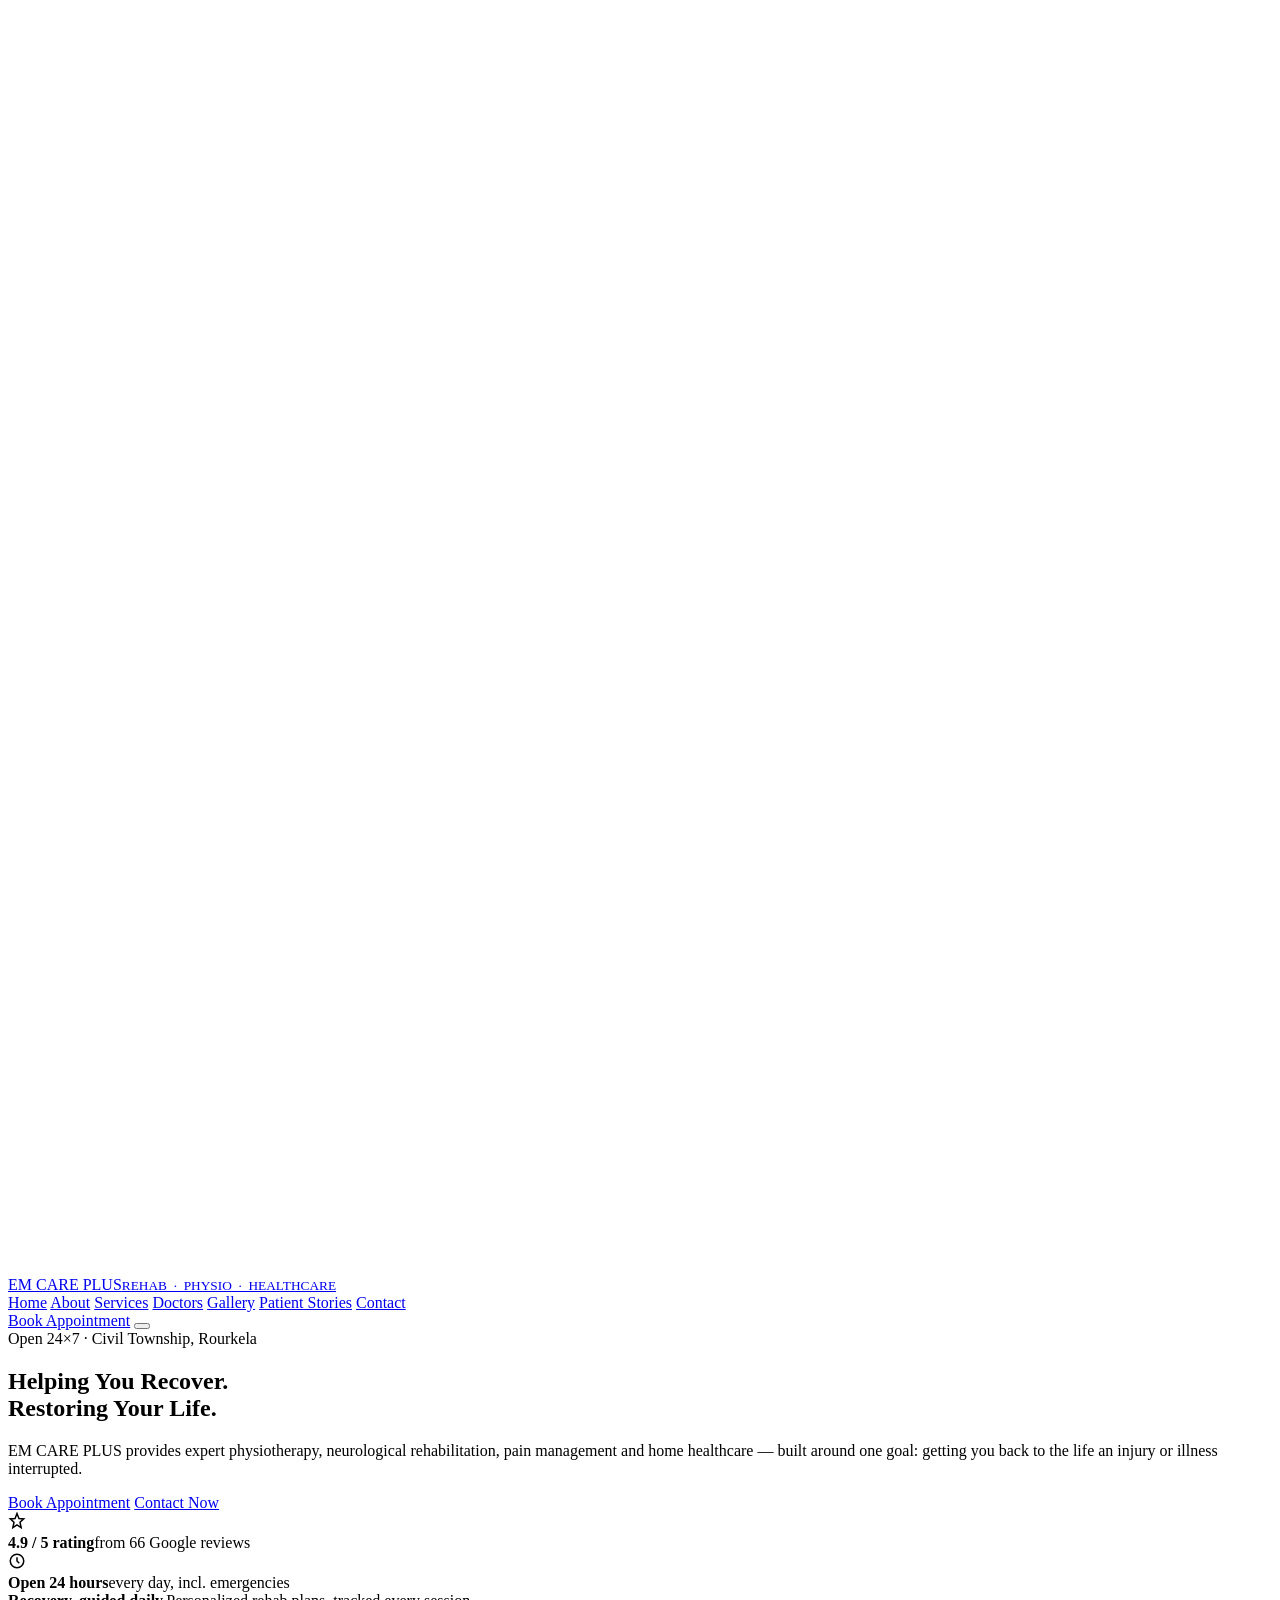
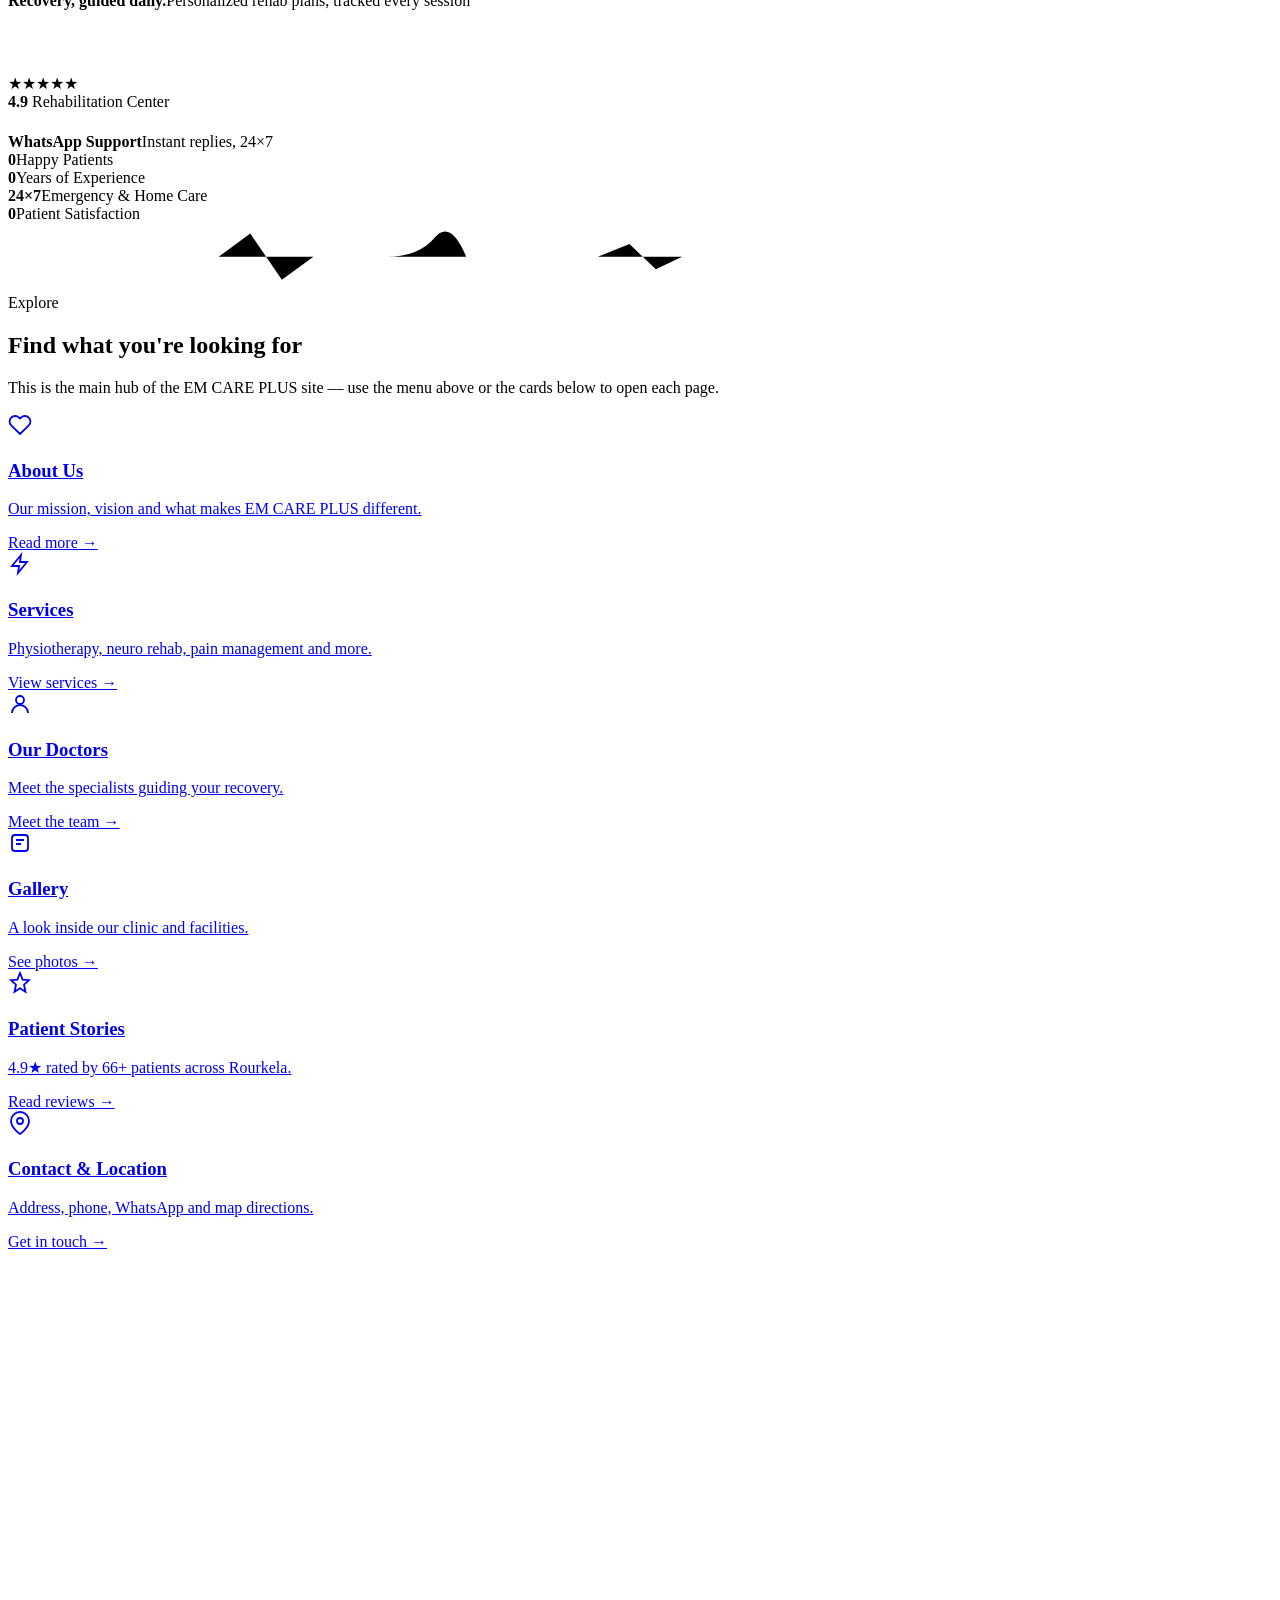
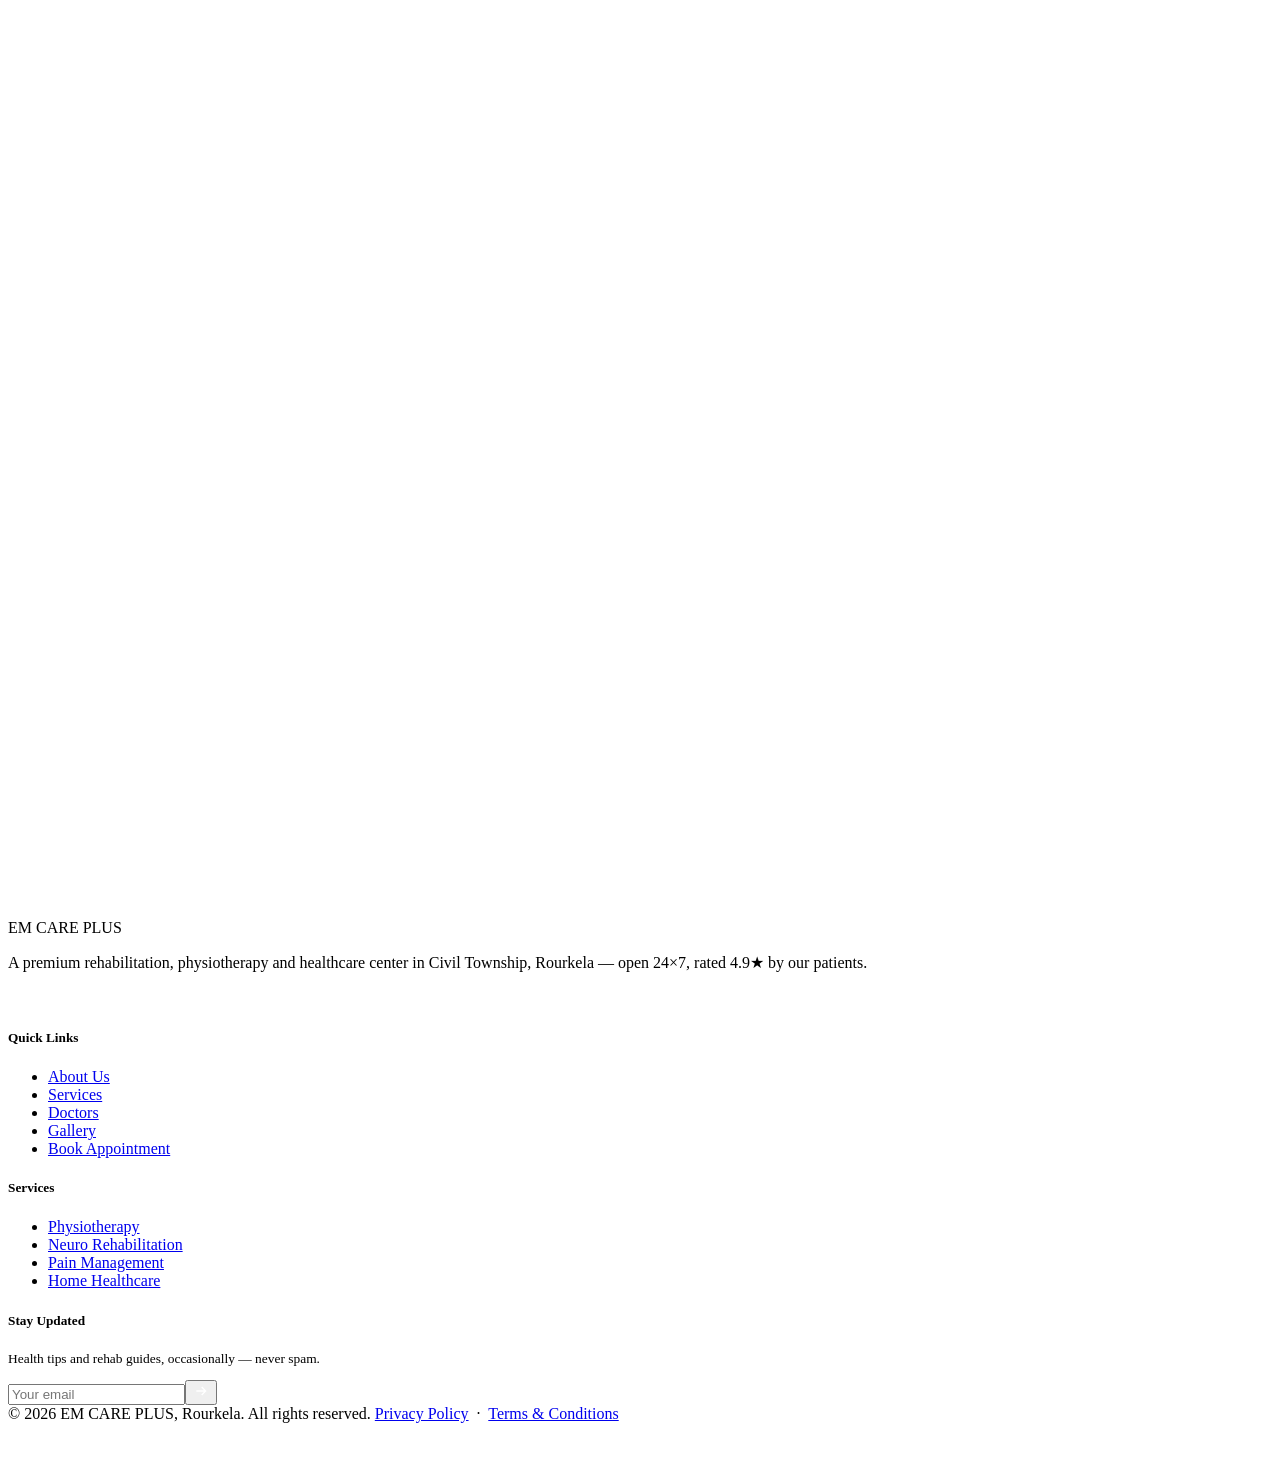
==== index.html @ 4c8982d7 "Add files via upload" ====
<!DOCTYPE html>
<html lang="en">
<head>
<meta charset="UTF-8">
<meta name="viewport" content="width=device-width, initial-scale=1.0">
<title>EM CARE PLUS — Rehabilitation & Physiotherapy Center, Rourkela</title>
<meta name="description" content="EM CARE PLUS is a premium rehabilitation, physiotherapy and healthcare center in Civil Township, Rourkela, Odisha. 24x7 service, 4.9 star rated by 66+ patients.">
<link rel="preconnect" href="https://fonts.googleapis.com">
<link rel="preconnect" href="https://fonts.gstatic.com" crossorigin>
<link href="https://fonts.googleapis.com/css2?family=Poppins:wght@400;500;600;700;800&family=Inter:wght@400;500;600;700&display=swap" rel="stylesheet">
<link rel="stylesheet" href="css/style.css">
</head>
<body>

<div class="bg-field"></div>
<!-- ======================= HEADER ======================= -->
<header id="siteHeader">
  <div class="wrap">
    <nav>
      <a href="index.html" class="logo">
        <span class="logo-mark">
          <svg viewBox="0 0 24 24" fill="none" stroke="#fff" stroke-width="2.2" stroke-linecap="round"><path d="M3 12h4l2 6 4-14 2 8h6"/></svg>
        </span>
        <span>EM CARE PLUS<small>REHAB &nbsp;&middot;&nbsp; PHYSIO &nbsp;&middot;&nbsp; HEALTHCARE</small></span>
      </a>
      <div class="nav-links">
        <a href="index.html" class="active">Home</a>
        <a href="about.html">About</a>
        <a href="services.html">Services</a>
        <a href="doctors.html">Doctors</a>
        <a href="gallery.html">Gallery</a>
        <a href="reviews.html">Patient Stories</a>
        <a href="contact.html">Contact</a>
      </div>
      <div class="nav-cta">
        <a href="tel:+917735731049" class="btn btn-ghost" style="display:none" id="navCall">Call</a>
        <a href="appointment.html" class="btn btn-primary">Book Appointment</a>
        <button class="hamburger" id="hamburger" aria-label="Menu"><span></span><span></span><span></span></button>
      </div>
    </nav>
  </div>
</header>

<!-- ======================= HERO ======================= -->
<section class="hero" id="home">
  <div class="wrap hero-grid">
    <div>
      <div class="eyebrow"><span class="dot"></span> Open 24×7 · Civil Township, Rourkela</div>
      <h1>Helping You Recover.<br><span class="grad">Restoring Your Life.</span></h1>
      <p class="lead">EM CARE PLUS provides expert physiotherapy, neurological rehabilitation, pain management and home healthcare — built around one goal: getting you back to the life an injury or illness interrupted.</p>
      <div class="hero-actions">
        <a href="appointment.html" class="btn btn-primary">Book Appointment</a>
        <a href="contact.html" class="btn btn-ghost">Contact Now</a>
      </div>
      <div class="hero-meta">
        <div class="item">
          <div class="ic"><svg width="18" height="18" viewBox="0 0 24 24" fill="none" stroke="currentColor" stroke-width="2"><path d="M12 2l2.6 6.6L21 9.2l-5 4.5 1.5 7.1L12 17.3 6.5 20.8 8 13.7 3 9.2l6.4-.6z"/></svg></div>
          <div class="txt"><b>4.9 / 5 rating</b><span>from 66 Google reviews</span></div>
        </div>
        <div class="item">
          <div class="ic"><svg width="18" height="18" viewBox="0 0 24 24" fill="none" stroke="currentColor" stroke-width="2"><circle cx="12" cy="12" r="9"/><path d="M12 7v5l3 3"/></svg></div>
          <div class="txt"><b>Open 24 hours</b><span>every day, incl. emergencies</span></div>
        </div>
      </div>
    </div>

    <div class="hero-visual">
      <div class="hv-main">
        <div class="cap"><b>Recovery, guided daily.</b><span>Personalized rehab plans, tracked every session</span></div>
        <div class="pulse-wrap">
          <svg viewBox="0 0 400 60" width="100%" height="60">
            <defs><linearGradient id="pulseGradWhite" x1="0" y1="0" x2="1" y2="0"><stop offset="0%" stop-color="#ffffff" stop-opacity="0.9"/><stop offset="100%" stop-color="#ffffff" stop-opacity="0.5"/></linearGradient></defs>
            <path d="M0 30 L60 30 L80 10 L100 50 L120 30 L160 30 Q180 30 190 15 Q200 0 210 30 L400 30" fill="none" stroke="url(#pulseGradWhite)" stroke-width="2.5" stroke-linecap="round"/>
          </svg>
        </div>
      </div>
      <div class="hv-card hv-float-1">
        <div class="rating">
          <div>
            <div class="stars">★★★★★</div>
            <b>4.9</b>
            <span>Rehabilitation Center</span>
          </div>
        </div>
      </div>
      <div class="hv-card hv-float-2">
        <div class="row">
          <div class="ic2"><svg width="18" height="18" viewBox="0 0 24 24" fill="none" stroke="#fff" stroke-width="2"><path d="M22 16.92v3a2 2 0 0 1-2.18 2 19.79 19.79 0 0 1-8.63-3.07 19.5 19.5 0 0 1-6-6 19.79 19.79 0 0 1-3.07-8.67A2 2 0 0 1 4.11 2h3a2 2 0 0 1 2 1.72c.12.9.33 1.79.63 2.65a2 2 0 0 1-.45 2.11L8.09 9.91a16 16 0 0 0 6 6l1.43-1.2a2 2 0 0 1 2.11-.45c.86.3 1.75.51 2.65.63A2 2 0 0 1 22 16.92z"/></svg></div>
          <div><b>WhatsApp Support</b><span>Instant replies, 24×7</span></div>
        </div>
      </div>
    </div>
  </div>
</section>

<!-- ======================= STATS ======================= -->
<div class="stats-strip">
  <div class="wrap stats-grid reveal-stagger" id="statsGrid">
    <div class="stat"><b class="counter" data-target="5000" data-suffix="+">0</b><span>Happy Patients</span></div>
    <div class="stat"><b class="counter" data-target="10" data-suffix="+">0</b><span>Years of Experience</span></div>
    <div class="stat"><b>24×7</b><span>Emergency &amp; Home Care</span></div>
    <div class="stat"><b class="counter" data-target="98" data-suffix="%">0</b><span>Patient Satisfaction</span></div>
  </div>
</div>

<div class="pulse-divider"><svg viewBox="0 0 1200 64" preserveAspectRatio="none">
  <defs><linearGradient id="pulseGrad" x1="0" y1="0" x2="1" y2="0"><stop offset="0%" stop-color="#0056D2"/><stop offset="100%" stop-color="#0DBFA7"/></linearGradient></defs>
  <path class="pulse-path" d="M0 32 L200 32 L230 10 L260 54 L290 32 L360 32 Q390 32 405 14 Q420 -4 435 32 L560 32 L590 20 L615 44 L640 32 L1200 32"/>
</svg></div>


<!-- ======================= EXPLORE (home quick links) ======================= -->
<section id="explore" style="background:var(--mist);">
  <div class="wrap">
    <div class="sec-head center reveal">
      <div class="kicker" style="justify-content:center">Explore</div>
      <h2>Find what you're looking for</h2>
      <p>This is the main hub of the EM CARE PLUS site &mdash; use the menu above or the cards below to open each page.</p>
    </div>
    <div class="services-grid reveal-stagger">
      <a class="svc-card" href="about.html" style="display:block;">
        <div class="svc-ic"><svg width="24" height="24" viewBox="0 0 24 24" fill="none" stroke="currentColor" stroke-width="1.8"><path d="M20.8 4.6a5.5 5.5 0 00-7.8 0L12 5.6l-1-1a5.5 5.5 0 10-7.8 7.8l1 1L12 21l7.8-7.6 1-1a5.5 5.5 0 000-7.8z"/></svg></div>
        <h3>About Us</h3><p>Our mission, vision and what makes EM CARE PLUS different.</p><span class="tag">Read more &rarr;</span>
      </a>
      <a class="svc-card" href="services.html" style="display:block;">
        <div class="svc-ic"><svg width="24" height="24" viewBox="0 0 24 24" fill="none" stroke="currentColor" stroke-width="1.8"><path d="M13 3L4 14h7l-1 7 9-11h-7l1-7z"/></svg></div>
        <h3>Services</h3><p>Physiotherapy, neuro rehab, pain management and more.</p><span class="tag">View services &rarr;</span>
      </a>
      <a class="svc-card" href="doctors.html" style="display:block;">
        <div class="svc-ic"><svg width="24" height="24" viewBox="0 0 24 24" fill="none" stroke="currentColor" stroke-width="1.8"><circle cx="12" cy="8" r="4"/><path d="M4 21c0-4.4 3.6-8 8-8s8 3.6 8 8"/></svg></div>
        <h3>Our Doctors</h3><p>Meet the specialists guiding your recovery.</p><span class="tag">Meet the team &rarr;</span>
      </a>
      <a class="svc-card" href="gallery.html" style="display:block;">
        <div class="svc-ic"><svg width="24" height="24" viewBox="0 0 24 24" fill="none" stroke="currentColor" stroke-width="1.8"><rect x="4" y="4" width="16" height="16" rx="3"/><path d="M8 9h8M8 13h5"/></svg></div>
        <h3>Gallery</h3><p>A look inside our clinic and facilities.</p><span class="tag">See photos &rarr;</span>
      </a>
      <a class="svc-card" href="reviews.html" style="display:block;">
        <div class="svc-ic"><svg width="24" height="24" viewBox="0 0 24 24" fill="none" stroke="currentColor" stroke-width="1.8"><path d="M12 2l2.6 6.6L21 9.2l-5 4.5 1.5 7.1L12 17.3 6.5 20.8 8 13.7 3 9.2l6.4-.6z"/></svg></div>
        <h3>Patient Stories</h3><p>4.9&#9733; rated by 66+ patients across Rourkela.</p><span class="tag">Read reviews &rarr;</span>
      </a>
      <a class="svc-card" href="contact.html" style="display:block;">
        <div class="svc-ic"><svg width="24" height="24" viewBox="0 0 24 24" fill="none" stroke="currentColor" stroke-width="1.8"><path d="M21 10c0 7-9 13-9 13s-9-6-9-13a9 9 0 0118 0z"/><circle cx="12" cy="10" r="3"/></svg></div>
        <h3>Contact &amp; Location</h3><p>Address, phone, WhatsApp and map directions.</p><span class="tag">Get in touch &rarr;</span>
      </a>
    </div>
  </div>
</section>

<!-- ======================= FOOTER ======================= -->
<footer>
  <div class="wrap">
    <div class="foot-grid">
      <div>
        <div class="foot-logo">
          <span class="logo-mark"><svg viewBox="0 0 24 24" fill="none" stroke="#fff" stroke-width="2.2" stroke-linecap="round"><path d="M3 12h4l2 6 4-14 2 8h6"/></svg></span>
          EM CARE PLUS
        </div>
        <p class="desc">A premium rehabilitation, physiotherapy and healthcare center in Civil Township, Rourkela — open 24×7, rated 4.9★ by our patients.</p>
        <div class="foot-social">
          <a href="#" aria-label="Facebook"><svg width="16" height="16" viewBox="0 0 24 24" fill="#fff"><path d="M22 12a10 10 0 10-11.5 9.9v-7H8v-2.9h2.5V9.8c0-2.5 1.5-3.9 3.8-3.9 1.1 0 2.2.2 2.2.2v2.4h-1.3c-1.2 0-1.6.8-1.6 1.6v1.9H16l-.4 2.9h-2.1v7A10 10 0 0022 12z"/></svg></a>
          <a href="#" aria-label="Instagram"><svg width="16" height="16" viewBox="0 0 24 24" fill="none" stroke="#fff" stroke-width="1.8"><rect x="3" y="3" width="18" height="18" rx="5"/><circle cx="12" cy="12" r="4"/><circle cx="17.5" cy="6.5" r="1"/></svg></a>
          <a href="#" aria-label="YouTube"><svg width="16" height="16" viewBox="0 0 24 24" fill="#fff"><path d="M23 12s0-3.6-.5-5.2c-.3-1-.9-1.7-1.9-2C18.9 4.3 12 4.3 12 4.3s-6.9 0-8.6.5c-1 .3-1.6 1-1.9 2C1 8.4 1 12 1 12s0 3.6.5 5.2c.3 1 .9 1.7 1.9 2 1.7.5 8.6.5 8.6.5s6.9 0 8.6-.5c1-.3 1.6-1 1.9-2 .5-1.6.5-5.2.5-5.2zM9.7 15.3V8.7l6 3.3-6 3.3z"/></svg></a>
        </div>
      </div>
      <div>
        <h5>Quick Links</h5>
        <ul>
          <li><a href="about.html">About Us</a></li>
          <li><a href="services.html">Services</a></li>
          <li><a href="doctors.html">Doctors</a></li>
          <li><a href="gallery.html">Gallery</a></li>
          <li><a href="appointment.html">Book Appointment</a></li>
        </ul>
      </div>
      <div>
        <h5>Services</h5>
        <ul>
          <li><a href="services.html">Physiotherapy</a></li>
          <li><a href="services.html">Neuro Rehabilitation</a></li>
          <li><a href="services.html">Pain Management</a></li>
          <li><a href="services.html">Home Healthcare</a></li>
        </ul>
      </div>
      <div>
        <h5>Stay Updated</h5>
        <p style="font-size:0.84rem;">Health tips and rehab guides, occasionally — never spam.</p>
        <div class="news-input"><input type="email" placeholder="Your email"><button aria-label="Subscribe"><svg width="16" height="16" viewBox="0 0 24 24" fill="none" stroke="#fff" stroke-width="2"><path d="M5 12h14M13 6l6 6-6 6"/></svg></button></div>
      </div>
    </div>
    <div class="foot-bottom">
      <span>© 2026 EM CARE PLUS, Rourkela. All rights reserved.</span>
      <span><a href="#">Privacy Policy</a> &nbsp;·&nbsp; <a href="#">Terms &amp; Conditions</a></span>
    </div>
  </div>
</footer>

<!-- ======================= FLOATING BUTTONS ======================= -->
<div class="floaters">
  <a href="https://wa.me/917735731049" target="_blank" class="fab fab-wa" aria-label="WhatsApp"><svg width="24" height="24" viewBox="0 0 24 24" fill="#fff"><path d="M12.04 2c-5.5 0-10 4.5-10 10 0 1.77.46 3.45 1.27 4.9L2 22l5.25-1.38A9.9 9.9 0 0012.04 22c5.5 0 10-4.5 10-10s-4.5-10-10-10zm5.9 14.2c-.25.7-1.45 1.35-2 1.4-.5.06-1.15.08-1.85-.12-.43-.12-.98-.3-1.7-.6-2.98-1.29-4.93-4.3-5.08-4.5-.15-.2-1.2-1.6-1.2-3.05 0-1.45.76-2.15 1.03-2.45.27-.3.6-.37.8-.37h.57c.18 0 .43-.07.67.5.25.6.85 2.1.92 2.25.07.15.12.33.02.53-.1.2-.15.33-.3.5-.15.18-.32.4-.45.53-.15.15-.32.32-.14.62.18.3.8 1.32 1.72 2.14 1.18 1.05 2.18 1.38 2.48 1.53.3.15.47.13.65-.08.18-.2.75-.87.95-1.17.2-.3.4-.25.67-.15.28.1 1.75.83 2.05.98.3.15.5.22.57.35.07.13.07.75-.18 1.45z"/></svg></a>
  <a href="tel:+917735731049" class="fab fab-call" aria-label="Call"><svg width="22" height="22" viewBox="0 0 24 24" fill="none" stroke="#fff" stroke-width="2"><path d="M22 16.92v3a2 2 0 0 1-2.18 2 19.79 19.79 0 0 1-8.63-3.07 19.5 19.5 0 0 1-6-6 19.79 19.79 0 0 1-3.07-8.67A2 2 0 0 1 4.11 2h3a2 2 0 0 1 2 1.72c.12.9.33 1.79.63 2.65a2 2 0 0 1-.45 2.11L8.09 9.91a16 16 0 0 0 6 6l1.43-1.2a2 2 0 0 1 2.11-.45c.86.3 1.75.51 2.65.63A2 2 0 0 1 22 16.92z"/></svg></a>
</div>

<script src="js/main.js"></script>
</body>
</html>
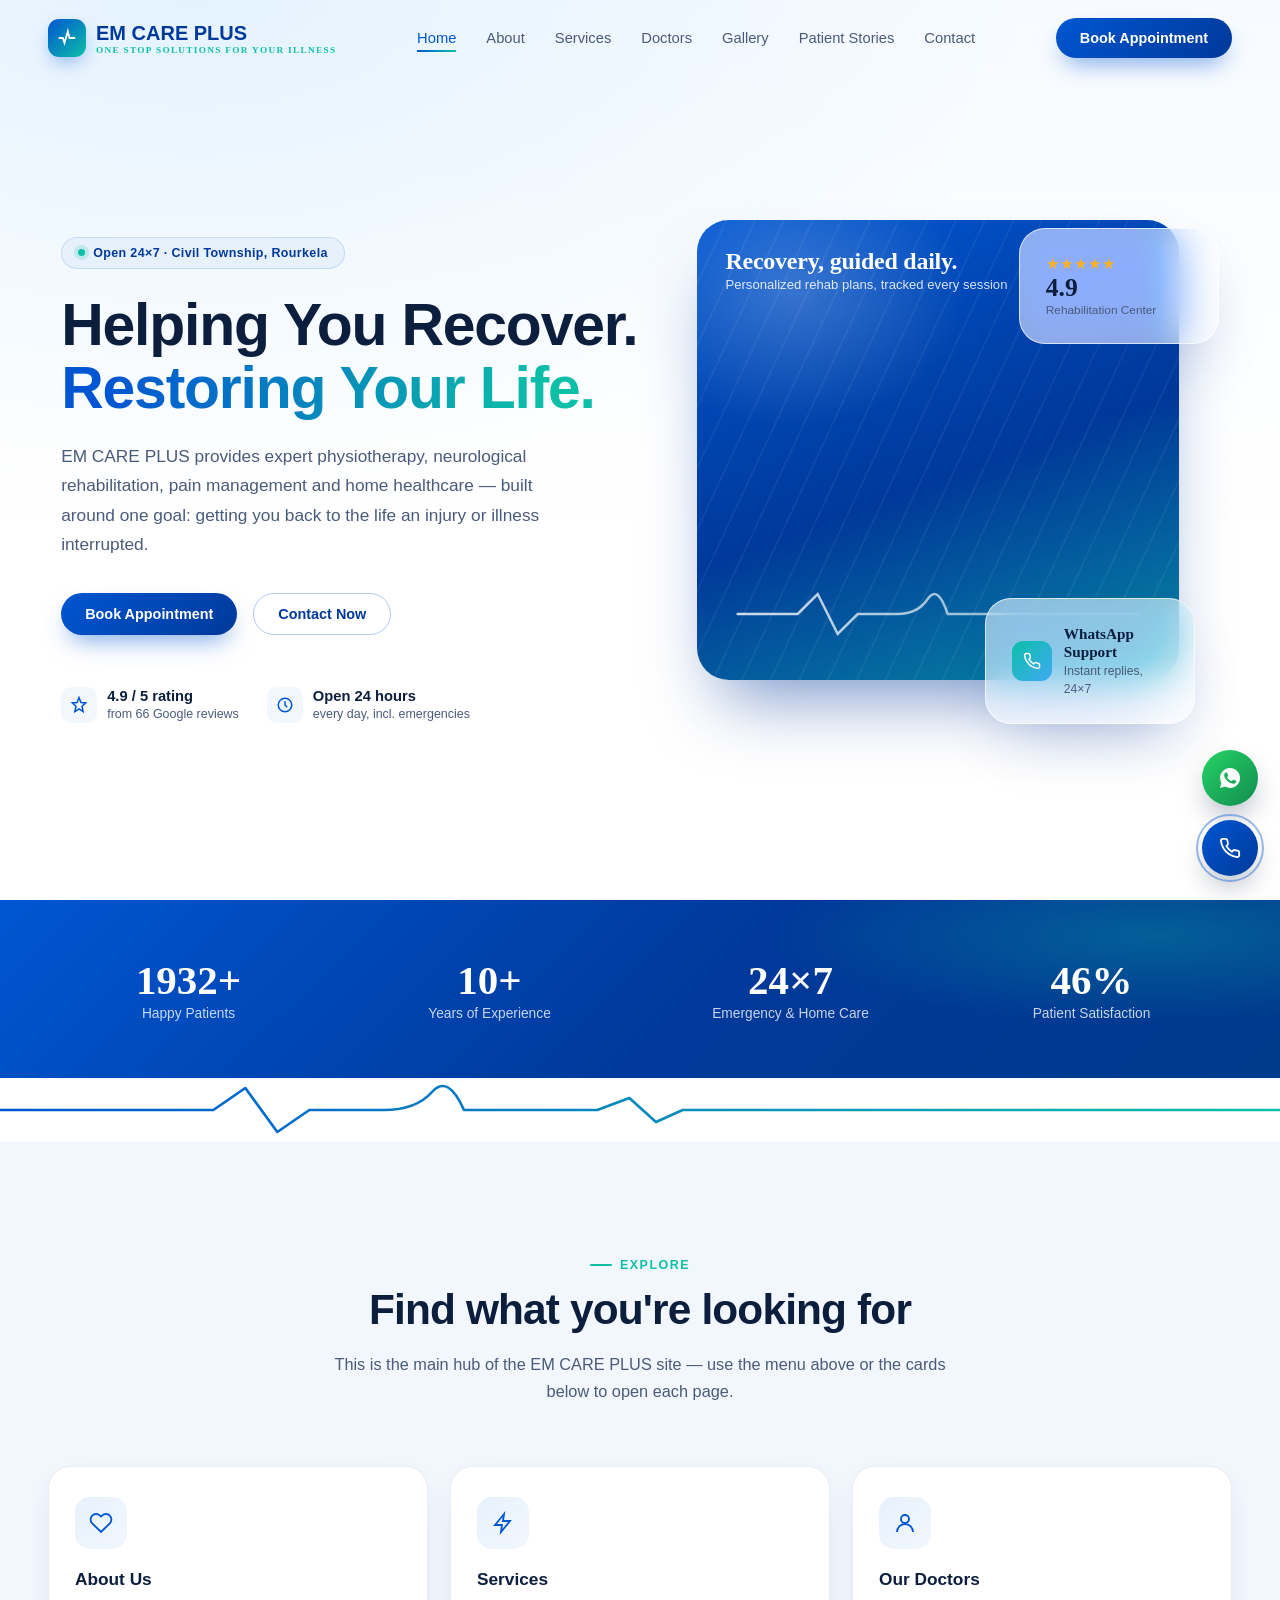
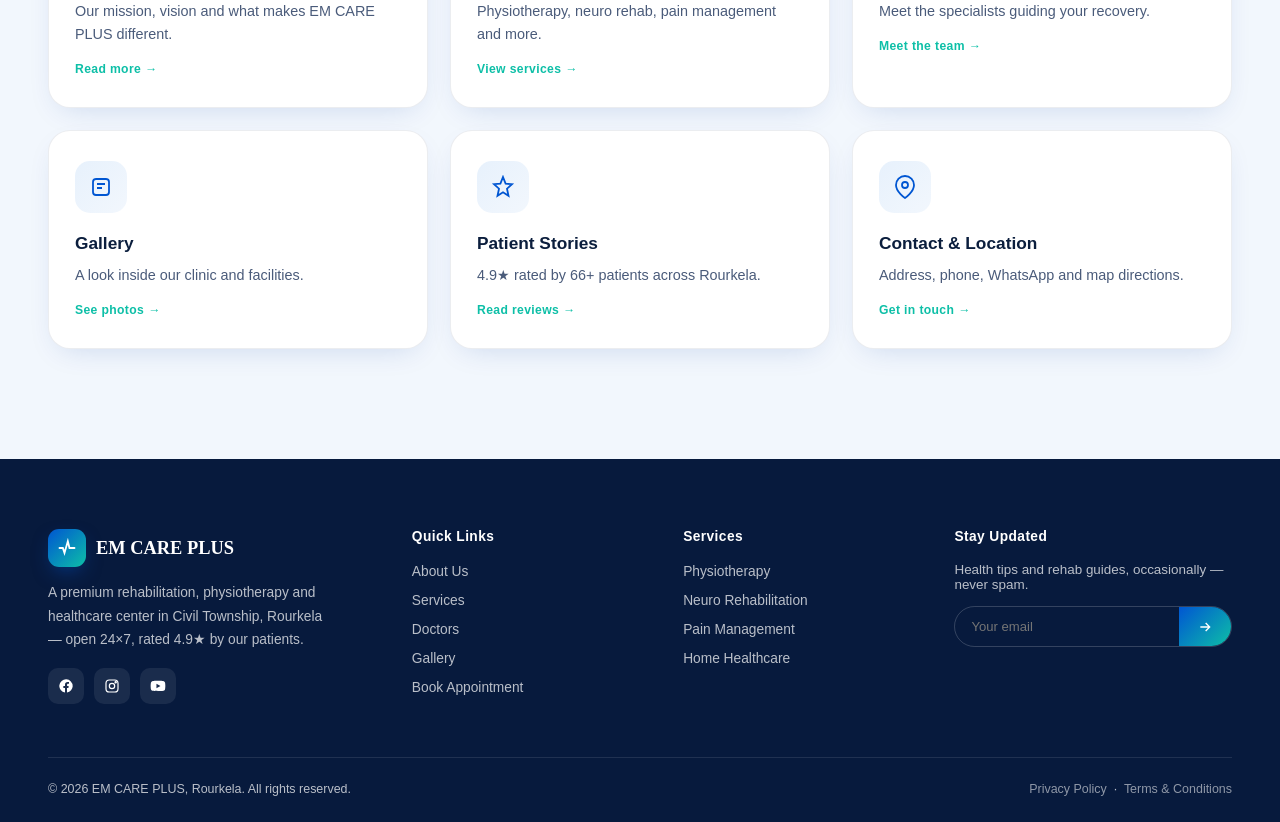
==== commit 091a7c16: "Update index.html" ====
--- a/index.html
+++ b/index.html
@@ -21,7 +21,7 @@
         <span class="logo-mark">
           <svg viewBox="0 0 24 24" fill="none" stroke="#fff" stroke-width="2.2" stroke-linecap="round"><path d="M3 12h4l2 6 4-14 2 8h6"/></svg>
         </span>
-        <span>EM CARE PLUS<small>REHAB &nbsp;&middot;&nbsp; PHYSIO &nbsp;&middot;&nbsp; HEALTHCARE</small></span>
+        <span>EM CARE PLUS<small>ONE STOP SOLUTIONS FOR YOUR ILLNESS</small></span>
       </a>
       <div class="nav-links">
         <a href="index.html" class="active">Home</a>
--- a/css/style.css
+++ b/css/style.css
@@ -0,0 +1,472 @@
+  :root{
+    --white:#ffffff;
+    --royal:#0056D2;
+    --royal-dark:#00399A;
+    --sky:#3FA9F5;
+    --teal:#0DBFA7;
+    --ink:#0B1E3D;
+    --ink-soft:#4A5B7A;
+    --mist:#F2F7FD;
+    --mist-2:#E7F1FC;
+    --line:rgba(11,30,61,0.08);
+    --glass-bg:rgba(255,255,255,0.55);
+    --glass-border:rgba(255,255,255,0.65);
+    --shadow-lg: 0 30px 60px -20px rgba(0,57,154,0.25);
+    --shadow-sm: 0 10px 30px -12px rgba(0,57,154,0.18);
+  }
+  *{box-sizing:border-box;margin:0;padding:0;}
+  html{scroll-behavior:smooth;}
+  body{
+    font-family:'Inter',sans-serif;
+    color:var(--ink);
+    background:var(--white);
+    overflow-x:hidden;
+    -webkit-font-smoothing:antialiased;
+  }
+  h1,h2,h3,h4,.font-display{font-family:'Poppins',sans-serif;}
+  a{text-decoration:none;color:inherit;}
+  ul{list-style:none;}
+  img,svg{display:block;max-width:100%;}
+  .wrap{max-width:1240px;margin:0 auto;padding:0 28px;}
+  @media(max-width:640px){.wrap{padding:0 20px;}}
+
+  /* ---------- Background ambient ---------- */
+  .bg-field{
+    position:fixed;inset:0;z-index:-2;
+    background:
+      radial-gradient(60% 45% at 85% -5%, rgba(63,169,245,0.16), transparent 60%),
+      radial-gradient(50% 40% at -5% 15%, rgba(13,191,167,0.12), transparent 60%),
+      var(--white);
+  }
+
+  /* ---------- Recovery Pulse signature line ---------- */
+  .pulse-divider{width:100%;height:64px;overflow:hidden;}
+  .pulse-divider svg{width:100%;height:100%;display:block;}
+  .pulse-path{
+    fill:none;stroke:url(#pulseGrad);stroke-width:2.5;
+    stroke-linecap:round;stroke-linejoin:round;
+    stroke-dasharray:1400;stroke-dashoffset:1400;
+    animation:draw 2.6s ease-out forwards;
+  }
+  @keyframes draw{to{stroke-dashoffset:0;}}
+
+  /* ---------- Header ---------- */
+  header{
+    position:fixed;top:0;left:0;right:0;z-index:100;
+    padding:18px 0;
+    transition:all .35s ease;
+    background:transparent;
+  }
+  header.scrolled{
+    background:rgba(255,255,255,0.75);
+    backdrop-filter:blur(18px) saturate(160%);
+    -webkit-backdrop-filter:blur(18px) saturate(160%);
+    border-bottom:1px solid var(--line);
+    padding:12px 0;
+    box-shadow:0 10px 30px -20px rgba(0,57,154,0.25);
+  }
+  nav{display:flex;align-items:center;justify-content:space-between;}
+  .logo{display:flex;align-items:center;gap:10px;font-family:'Poppins',sans-serif;font-weight:700;font-size:1.25rem;color:var(--royal-dark);}
+  .logo-mark{
+    width:38px;height:38px;border-radius:11px;
+    background:linear-gradient(135deg,var(--royal),var(--teal));
+    display:flex;align-items:center;justify-content:center;
+    box-shadow:0 8px 20px -6px rgba(0,86,210,0.55);
+  }
+  .logo-mark svg{width:20px;height:20px;}
+  .logo small{display:block;font-family:'Inter';font-weight:600;font-size:0.58rem;letter-spacing:0.14em;color:var(--teal);}
+  .nav-links{display:flex;gap:30px;align-items:center;}
+  .nav-links a{font-size:0.92rem;font-weight:500;color:var(--ink-soft);position:relative;padding:4px 0;transition:color .25s;}
+  .nav-links a:hover{color:var(--royal);}
+  .nav-links a::after{content:'';position:absolute;left:0;bottom:-2px;width:0;height:2px;background:linear-gradient(90deg,var(--royal),var(--teal));transition:width .3s;}
+  .nav-links a:hover::after{width:100%;}
+  .nav-cta{display:flex;align-items:center;gap:14px;}
+  .btn{
+    display:inline-flex;align-items:center;justify-content:center;gap:8px;
+    padding:12px 24px;border-radius:100px;font-weight:600;font-size:0.9rem;
+    cursor:pointer;border:none;transition:all .3s ease;white-space:nowrap;
+  }
+  .btn-primary{
+    background:linear-gradient(135deg,var(--royal),var(--royal-dark));
+    color:#fff;box-shadow:0 12px 24px -8px rgba(0,86,210,0.55);
+  }
+  .btn-primary:hover{transform:translateY(-2px);box-shadow:0 16px 30px -8px rgba(0,86,210,0.65);}
+  .btn-ghost{background:transparent;border:1.5px solid rgba(0,86,210,0.3);color:var(--royal-dark);}
+  .btn-ghost:hover{background:rgba(0,86,210,0.06);border-color:var(--royal);}
+  .btn-outline-white{background:rgba(255,255,255,0.14);border:1.5px solid rgba(255,255,255,0.55);color:#fff;backdrop-filter:blur(6px);}
+  .btn-outline-white:hover{background:rgba(255,255,255,0.24);}
+  .hamburger{display:none;flex-direction:column;gap:5px;cursor:pointer;background:none;border:none;}
+  .hamburger span{width:24px;height:2px;background:var(--royal-dark);border-radius:2px;}
+
+  /* ---------- Hero ---------- */
+  .hero{
+    position:relative;min-height:100vh;display:flex;align-items:center;
+    padding:150px 0 90px;
+    background:
+      radial-gradient(120% 100% at 15% 0%, rgba(63,169,245,0.10), transparent 55%),
+      linear-gradient(180deg,#F7FBFF 0%, #FFFFFF 60%);
+    overflow:hidden;
+  }
+  .hero-grid{display:grid;grid-template-columns:1.05fr 0.95fr;gap:60px;align-items:center;}
+  .eyebrow{
+    display:inline-flex;align-items:center;gap:8px;
+    padding:8px 16px;border-radius:100px;
+    background:var(--mist-2);border:1px solid rgba(0,86,210,0.15);
+    font-size:0.78rem;font-weight:600;color:var(--royal-dark);letter-spacing:0.03em;
+    margin-bottom:24px;
+  }
+  .eyebrow .dot{width:7px;height:7px;border-radius:50%;background:var(--teal);box-shadow:0 0 0 4px rgba(13,191,167,0.18);animation:blink 2s infinite;}
+  @keyframes blink{50%{opacity:.35;}}
+  .hero h1{
+    font-size:clamp(2.4rem,4.6vw,3.85rem);
+    line-height:1.08;font-weight:700;letter-spacing:-0.02em;
+    color:var(--ink);margin-bottom:22px;
+  }
+  .hero h1 .grad{
+    background:linear-gradient(100deg,var(--royal) 10%,var(--teal) 90%);
+    -webkit-background-clip:text;background-clip:text;color:transparent;
+  }
+  .hero p.lead{font-size:1.08rem;color:var(--ink-soft);max-width:520px;line-height:1.7;margin-bottom:34px;}
+  .hero-actions{display:flex;gap:16px;flex-wrap:wrap;margin-bottom:52px;}
+  .hero-meta{display:flex;gap:28px;flex-wrap:wrap;}
+  .hero-meta .item{display:flex;align-items:center;gap:10px;}
+  .hero-meta .ic{width:36px;height:36px;border-radius:10px;background:var(--mist);display:flex;align-items:center;justify-content:center;color:var(--royal);}
+  .hero-meta .txt b{display:block;font-size:0.92rem;color:var(--ink);}
+  .hero-meta .txt span{font-size:0.78rem;color:var(--ink-soft);}
+
+  /* Hero visual — glass stacked card composition */
+  .hero-visual{position:relative;height:520px;}
+  .hv-card{
+    position:absolute;border-radius:26px;
+    background:var(--glass-bg);border:1px solid var(--glass-border);
+    backdrop-filter:blur(20px) saturate(160%);-webkit-backdrop-filter:blur(20px) saturate(160%);
+    box-shadow:var(--shadow-lg);
+    padding:26px;
+  }
+  .hv-main{
+    inset:0 40px 60px 0;position:absolute;
+    background:linear-gradient(160deg,var(--royal) 0%, var(--royal-dark) 55%, var(--teal) 130%);
+    border-radius:32px;overflow:hidden;
+    box-shadow:0 40px 70px -25px rgba(0,57,154,0.55);
+  }
+  .hv-main::before{
+    content:'';position:absolute;inset:0;
+    background:
+      radial-gradient(60% 50% at 20% 15%, rgba(255,255,255,0.22), transparent 60%),
+      repeating-linear-gradient(115deg, rgba(255,255,255,0.05) 0 2px, transparent 2px 26px);
+  }
+  .hv-main .pulse-wrap{position:absolute;bottom:36px;left:28px;right:28px;opacity:0.9;}
+  .hv-main .cap{position:absolute;top:28px;left:28px;color:#fff;}
+  .hv-main .cap b{font-family:'Poppins';font-size:1.5rem;display:block;letter-spacing:-0.01em;}
+  .hv-main .cap span{font-size:0.82rem;opacity:.85;}
+  .hv-float-1{
+    top:8px;right:0;width:200px;z-index:3;
+    animation:float1 6s ease-in-out infinite;
+  }
+  .hv-float-1 .rating{display:flex;align-items:center;gap:10px;}
+  .hv-float-1 .stars{color:#FFB020;font-size:0.95rem;letter-spacing:1px;}
+  .hv-float-1 b{font-family:'Poppins';font-size:1.6rem;color:var(--ink);}
+  .hv-float-1 span{display:block;font-size:0.74rem;color:var(--ink-soft);}
+  .hv-float-2{
+    bottom:16px;right:24px;width:210px;z-index:3;
+    animation:float2 7s ease-in-out infinite;
+  }
+  .hv-float-2 .row{display:flex;align-items:center;gap:12px;}
+  .hv-float-2 .ic2{width:40px;height:40px;border-radius:11px;background:linear-gradient(135deg,var(--teal),var(--sky));display:flex;align-items:center;justify-content:center;color:#fff;flex-shrink:0;}
+  .hv-float-2 b{font-family:'Poppins';font-size:0.95rem;display:block;}
+  .hv-float-2 span{font-size:0.76rem;color:var(--ink-soft);}
+  @keyframes float1{0%,100%{transform:translateY(0);}50%{transform:translateY(-14px);}}
+  @keyframes float2{0%,100%{transform:translateY(0);}50%{transform:translateY(12px);}}
+
+  /* ---------- Stats strip ---------- */
+  .stats-strip{
+    background:linear-gradient(135deg,var(--royal) 0%,var(--royal-dark) 55%,#003a8c 100%);
+    position:relative;padding:56px 0;overflow:hidden;
+  }
+  .stats-strip::before{
+    content:'';position:absolute;inset:0;
+    background:radial-gradient(50% 80% at 90% 20%, rgba(13,191,167,0.28), transparent 60%);
+  }
+  .stats-grid{position:relative;display:grid;grid-template-columns:repeat(4,1fr);gap:20px;text-align:center;}
+  .stat b{
+    font-family:'Poppins';font-size:clamp(2rem,3.2vw,2.7rem);color:#fff;display:block;font-weight:700;
+  }
+  .stat span{color:rgba(255,255,255,0.78);font-size:0.86rem;font-weight:500;}
+
+  /* ---------- Section shell ---------- */
+  section{padding:110px 0;position:relative;}
+  @media(max-width:900px){section{padding:80px 0;}}
+  .sec-head{max-width:640px;margin-bottom:60px;}
+  .sec-head.center{margin-left:auto;margin-right:auto;text-align:center;}
+  .kicker{
+    display:inline-flex;align-items:center;gap:8px;font-size:0.78rem;font-weight:700;
+    letter-spacing:0.12em;text-transform:uppercase;color:var(--teal);margin-bottom:14px;
+  }
+  .kicker::before{content:'';width:22px;height:2px;background:var(--teal);border-radius:2px;}
+  .sec-head h2{font-size:clamp(1.9rem,3.4vw,2.65rem);font-weight:700;letter-spacing:-0.02em;line-height:1.15;color:var(--ink);}
+  .sec-head p{margin-top:16px;color:var(--ink-soft);font-size:1.02rem;line-height:1.7;}
+
+  /* ---------- Services ---------- */
+  .services-grid{display:grid;grid-template-columns:repeat(3,1fr);gap:22px;}
+  .svc-card{
+    position:relative;padding:30px 26px;border-radius:22px;
+    background:var(--white);border:1px solid var(--line);
+    box-shadow:var(--shadow-sm);
+    transition:transform .4s cubic-bezier(.2,.8,.2,1), box-shadow .4s;
+    overflow:hidden;
+  }
+  .svc-card::after{
+    content:'';position:absolute;inset:0;opacity:0;
+    background:linear-gradient(160deg, rgba(0,86,210,0.06), rgba(13,191,167,0.08));
+    transition:opacity .4s;
+  }
+  .svc-card:hover{transform:translateY(-8px) rotateX(1deg);box-shadow:var(--shadow-lg);}
+  .svc-card:hover::after{opacity:1;}
+  .svc-ic{
+    width:52px;height:52px;border-radius:15px;margin-bottom:20px;
+    background:linear-gradient(135deg,var(--mist-2),var(--mist));
+    display:flex;align-items:center;justify-content:center;color:var(--royal);
+    position:relative;z-index:1;
+  }
+  .svc-card h3{font-size:1.08rem;font-weight:600;margin-bottom:10px;position:relative;z-index:1;}
+  .svc-card p{font-size:0.9rem;color:var(--ink-soft);line-height:1.6;position:relative;z-index:1;}
+  .svc-card .tag{
+    display:inline-block;margin-top:16px;font-size:0.76rem;font-weight:700;color:var(--teal);
+    letter-spacing:0.03em;position:relative;z-index:1;
+  }
+
+  /* ---------- About ---------- */
+  .about-wrap{display:grid;grid-template-columns:0.9fr 1.1fr;gap:70px;align-items:center;}
+  .about-visual{position:relative;}
+  .about-card-main{
+    border-radius:28px;height:440px;
+    background:linear-gradient(150deg,var(--mist) 0%, var(--mist-2) 100%);
+    border:1px solid var(--line);position:relative;overflow:hidden;
+    display:flex;align-items:flex-end;padding:30px;
+  }
+  .about-card-main::before{
+    content:'';position:absolute;top:-40px;right:-40px;width:220px;height:220px;border-radius:50%;
+    background:radial-gradient(circle, rgba(0,86,210,0.14), transparent 70%);
+  }
+  .timeline-chip{
+    background:var(--glass-bg);backdrop-filter:blur(16px);border:1px solid var(--glass-border);
+    border-radius:18px;padding:20px;width:100%;box-shadow:var(--shadow-sm);
+  }
+  .timeline-chip .yr{font-family:'Poppins';font-weight:700;color:var(--royal-dark);font-size:1.1rem;}
+  .about-badge{
+    position:absolute;top:26px;left:26px;background:#fff;border-radius:16px;padding:14px 18px;
+    box-shadow:var(--shadow-sm);display:flex;align-items:center;gap:12px;
+  }
+  .about-badge .n{font-family:'Poppins';font-weight:800;font-size:1.4rem;color:var(--royal);}
+  .about-badge span{font-size:0.72rem;color:var(--ink-soft);display:block;}
+  .value-grid{display:grid;grid-template-columns:1fr 1fr;gap:16px;margin-top:36px;}
+  .value-item{display:flex;gap:14px;align-items:flex-start;}
+  .value-item .vic{width:38px;height:38px;border-radius:10px;background:var(--mist-2);display:flex;align-items:center;justify-content:center;color:var(--teal);flex-shrink:0;}
+  .value-item b{font-size:0.94rem;display:block;margin-bottom:3px;}
+  .value-item span{font-size:0.82rem;color:var(--ink-soft);line-height:1.5;}
+
+  /* ---------- Doctors ---------- */
+  .doctors-grid{display:grid;grid-template-columns:repeat(4,1fr);gap:22px;}
+  .doc-card{
+    border-radius:22px;overflow:hidden;background:#fff;border:1px solid var(--line);box-shadow:var(--shadow-sm);
+    transition:transform .35s, box-shadow .35s;
+  }
+  .doc-card:hover{transform:translateY(-6px);box-shadow:var(--shadow-lg);}
+  .doc-photo{
+    height:190px;position:relative;
+    background:linear-gradient(150deg,var(--royal) 0%, var(--sky) 100%);
+    display:flex;align-items:center;justify-content:center;
+  }
+  .doc-photo svg{width:56px;height:56px;color:rgba(255,255,255,0.85);}
+  .doc-photo .badge{
+    position:absolute;bottom:10px;right:10px;background:rgba(255,255,255,0.92);
+    color:var(--royal-dark);font-size:0.68rem;font-weight:700;padding:4px 10px;border-radius:100px;
+  }
+  .doc-info{padding:20px;}
+  .doc-info h4{font-size:1rem;font-weight:600;margin-bottom:4px;}
+  .doc-info .spec{font-size:0.8rem;color:var(--teal);font-weight:600;margin-bottom:10px;}
+  .doc-info .meta{font-size:0.8rem;color:var(--ink-soft);display:flex;justify-content:space-between;border-top:1px dashed var(--line);padding-top:10px;}
+  .doc-note{
+    grid-column:1/-1;text-align:center;padding:18px;border-radius:16px;
+    background:var(--mist);color:var(--ink-soft);font-size:0.85rem;
+  }
+
+  /* ---------- Gallery ---------- */
+  .gallery-grid{display:grid;grid-template-columns:repeat(4,1fr);grid-auto-rows:130px;gap:14px;}
+  .g-item{
+    border-radius:18px;position:relative;overflow:hidden;
+    display:flex;align-items:flex-end;padding:14px;color:#fff;font-size:0.78rem;font-weight:600;
+  }
+  .g-item span{position:relative;z-index:1;}
+  .g-item::after{content:'';position:absolute;inset:0;background:linear-gradient(0deg, rgba(0,20,60,0.55), transparent 60%);}
+  .g1{grid-column:span 2;grid-row:span 2;background:linear-gradient(150deg,var(--royal),var(--royal-dark));}
+  .g2{background:linear-gradient(150deg,var(--teal),#08998a);}
+  .g3{background:linear-gradient(150deg,var(--sky),var(--royal));}
+  .g4{background:linear-gradient(150deg,#0DBFA7,var(--sky));grid-row:span 2;}
+  .g5{background:linear-gradient(150deg,var(--royal-dark),#001b4d);}
+  .g6{background:linear-gradient(150deg,var(--sky),#0DBFA7);grid-column:span 2;}
+  .g-play{width:34px;height:34px;border-radius:50%;background:rgba(255,255,255,0.25);backdrop-filter:blur(4px);display:flex;align-items:center;justify-content:center;position:absolute;top:14px;right:14px;z-index:1;}
+
+  /* ---------- Testimonials ---------- */
+  .rev-summary{
+    display:flex;align-items:center;gap:26px;padding:28px 32px;border-radius:22px;
+    background:linear-gradient(135deg,var(--mist-2),var(--mist));border:1px solid var(--line);
+    margin-bottom:44px;flex-wrap:wrap;
+  }
+  .rev-score{text-align:center;}
+  .rev-score b{font-family:'Poppins';font-size:3rem;color:var(--royal-dark);font-weight:800;line-height:1;}
+  .rev-score .stars{color:#FFB020;letter-spacing:2px;margin:6px 0;}
+  .rev-score span{font-size:0.78rem;color:var(--ink-soft);}
+  .rev-bar-list{flex:1;min-width:220px;}
+  .rev-bar-row{display:flex;align-items:center;gap:10px;font-size:0.78rem;color:var(--ink-soft);margin-bottom:6px;}
+  .rev-bar-track{flex:1;height:6px;border-radius:6px;background:rgba(0,86,210,0.12);overflow:hidden;}
+  .rev-bar-fill{height:100%;border-radius:6px;background:linear-gradient(90deg,var(--royal),var(--teal));}
+  .testi-grid{display:grid;grid-template-columns:repeat(3,1fr);gap:22px;}
+  .testi-card{padding:28px;border-radius:22px;background:#fff;border:1px solid var(--line);box-shadow:var(--shadow-sm);}
+  .testi-card .stars{color:#FFB020;font-size:0.85rem;margin-bottom:14px;}
+  .testi-card p{font-size:0.92rem;color:var(--ink-soft);line-height:1.7;margin-bottom:18px;}
+  .testi-who{display:flex;align-items:center;gap:12px;}
+  .testi-avatar{width:38px;height:38px;border-radius:50%;background:linear-gradient(135deg,var(--royal),var(--teal));display:flex;align-items:center;justify-content:center;color:#fff;font-weight:700;font-size:0.85rem;}
+  .testi-who b{font-size:0.86rem;display:block;}
+  .testi-who span{font-size:0.74rem;color:var(--ink-soft);}
+
+  /* ---------- Appointment ---------- */
+  .appointment{
+    background:linear-gradient(160deg,var(--royal) 0%,var(--royal-dark) 60%,#00266b 130%);
+    position:relative;overflow:hidden;color:#fff;
+  }
+  .appointment::before{content:'';position:absolute;inset:0;background:radial-gradient(60% 60% at 90% 0%, rgba(13,191,167,0.3), transparent 60%);}
+  .appt-wrap{position:relative;display:grid;grid-template-columns:0.85fr 1.15fr;gap:60px;align-items:start;}
+  .appointment .kicker{color:#7FE0D2;}
+  .appointment .kicker::before{background:#7FE0D2;}
+  .appointment h2{color:#fff;}
+  .appointment .sec-head p{color:rgba(255,255,255,0.78);}
+  .appt-points{margin-top:28px;display:flex;flex-direction:column;gap:16px;}
+  .appt-points .p-item{display:flex;gap:14px;align-items:flex-start;}
+  .appt-points .p-ic{width:34px;height:34px;border-radius:10px;background:rgba(255,255,255,0.12);display:flex;align-items:center;justify-content:center;flex-shrink:0;}
+  .appt-points b{display:block;font-size:0.92rem;}
+  .appt-points span{font-size:0.8rem;color:rgba(255,255,255,0.7);}
+  .appt-form{
+    background:var(--glass-bg);backdrop-filter:blur(20px);border:1px solid rgba(255,255,255,0.4);
+    border-radius:26px;padding:36px;box-shadow:0 40px 70px -30px rgba(0,20,60,0.5);
+  }
+  .form-row{display:grid;grid-template-columns:1fr 1fr;gap:16px;margin-bottom:16px;}
+  .form-row.full{grid-template-columns:1fr;}
+  .f-group label{display:block;font-size:0.78rem;font-weight:600;color:var(--ink-soft);margin-bottom:7px;}
+  .f-group input, .f-group select, .f-group textarea{
+    width:100%;padding:12px 14px;border-radius:12px;border:1px solid rgba(11,30,61,0.14);
+    background:rgba(255,255,255,0.9);font-family:'Inter';font-size:0.9rem;color:var(--ink);
+    transition:border-color .25s, box-shadow .25s;
+  }
+  .f-group input:focus, .f-group select:focus, .f-group textarea:focus{
+    outline:none;border-color:var(--royal);box-shadow:0 0 0 4px rgba(0,86,210,0.15);
+  }
+  .f-group textarea{resize:vertical;min-height:80px;}
+  .appt-submit{width:100%;margin-top:6px;padding:15px;font-size:0.96rem;}
+  .form-note{font-size:0.76rem;color:var(--ink-soft);text-align:center;margin-top:14px;}
+  .form-success{
+    display:none;text-align:center;padding:40px 20px;
+  }
+  .form-success .check{
+    width:64px;height:64px;border-radius:50%;background:linear-gradient(135deg,var(--teal),var(--sky));
+    display:flex;align-items:center;justify-content:center;margin:0 auto 18px;color:#fff;
+  }
+  .form-success h3{font-size:1.2rem;margin-bottom:8px;color:var(--ink);}
+  .form-success p{font-size:0.9rem;color:var(--ink-soft);}
+
+  /* ---------- Contact ---------- */
+  .contact-wrap{display:grid;grid-template-columns:0.9fr 1.1fr;gap:40px;}
+  .contact-cards{display:flex;flex-direction:column;gap:16px;}
+  .c-card{
+    display:flex;gap:16px;align-items:flex-start;padding:22px;border-radius:18px;
+    background:#fff;border:1px solid var(--line);box-shadow:var(--shadow-sm);
+  }
+  .c-ic{width:44px;height:44px;border-radius:12px;background:var(--mist-2);display:flex;align-items:center;justify-content:center;color:var(--royal);flex-shrink:0;}
+  .c-card b{display:block;font-size:0.95rem;margin-bottom:4px;}
+  .c-card span, .c-card a{font-size:0.86rem;color:var(--ink-soft);line-height:1.55;}
+  .c-card a:hover{color:var(--royal);}
+  .map-frame{border-radius:22px;overflow:hidden;border:1px solid var(--line);box-shadow:var(--shadow-sm);height:100%;min-height:420px;}
+  .map-frame iframe{width:100%;height:100%;min-height:420px;border:0;filter:grayscale(6%);}
+
+  /* ---------- Footer ---------- */
+  footer{background:#071a3d;color:rgba(255,255,255,0.72);padding:70px 0 26px;}
+  .foot-grid{display:grid;grid-template-columns:1.4fr 1fr 1fr 1.2fr;gap:40px;margin-bottom:50px;}
+  .foot-logo{display:flex;align-items:center;gap:10px;color:#fff;font-family:'Poppins';font-weight:700;font-size:1.15rem;margin-bottom:14px;}
+  footer p.desc{font-size:0.86rem;line-height:1.7;max-width:280px;}
+  footer h5{color:#fff;font-size:0.86rem;font-weight:600;margin-bottom:18px;letter-spacing:0.03em;}
+  footer ul li{margin-bottom:11px;}
+  footer ul a{font-size:0.86rem;transition:color .25s;}
+  footer ul a:hover{color:var(--sky);}
+  .foot-social{display:flex;gap:10px;margin-top:16px;}
+  .foot-social a{width:36px;height:36px;border-radius:10px;background:rgba(255,255,255,0.08);display:flex;align-items:center;justify-content:center;transition:background .25s;}
+  .foot-social a:hover{background:var(--royal);}
+  .news-input{display:flex;margin-top:14px;border-radius:100px;overflow:hidden;border:1px solid rgba(255,255,255,0.18);}
+  .news-input input{flex:1;background:transparent;border:none;padding:12px 16px;color:#fff;font-size:0.82rem;outline:none;}
+  .news-input button{background:linear-gradient(135deg,var(--royal),var(--teal));border:none;padding:0 18px;color:#fff;cursor:pointer;}
+  .foot-bottom{border-top:1px solid rgba(255,255,255,0.1);padding-top:24px;display:flex;justify-content:space-between;flex-wrap:wrap;gap:12px;font-size:0.78rem;}
+  .foot-bottom a{color:rgba(255,255,255,0.55);}
+  .foot-bottom a:hover{color:#fff;}
+
+  /* ---------- Floating buttons ---------- */
+  .floaters{position:fixed;right:22px;bottom:24px;z-index:90;display:flex;flex-direction:column;gap:14px;}
+  .fab{
+    width:56px;height:56px;border-radius:50%;display:flex;align-items:center;justify-content:center;
+    box-shadow:0 14px 30px -8px rgba(0,20,60,0.4);color:#fff;transition:transform .3s;
+  }
+  .fab:hover{transform:scale(1.08);}
+  .fab-wa{background:linear-gradient(135deg,#25D366,#128C4E);}
+  .fab-call{background:linear-gradient(135deg,var(--royal),var(--royal-dark));position:relative;}
+  .fab-call::after{
+    content:'';position:absolute;inset:-6px;border-radius:50%;border:2px solid rgba(0,86,210,0.4);
+    animation:ring 1.8s infinite;
+  }
+  @keyframes ring{0%{transform:scale(0.9);opacity:1;}100%{transform:scale(1.35);opacity:0;}}
+
+  /* ---------- Scroll reveal ---------- */
+  .reveal{opacity:0;transform:translateY(28px);transition:opacity .8s cubic-bezier(.2,.7,.3,1), transform .8s cubic-bezier(.2,.7,.3,1);}
+  .reveal.in{opacity:1;transform:translateY(0);}
+  .reveal-stagger > *{opacity:0;transform:translateY(24px);transition:opacity .7s ease, transform .7s ease;}
+  .reveal-stagger.in > *{opacity:1;transform:translateY(0);}
+  .reveal-stagger.in > *:nth-child(1){transition-delay:.05s;}
+  .reveal-stagger.in > *:nth-child(2){transition-delay:.12s;}
+  .reveal-stagger.in > *:nth-child(3){transition-delay:.19s;}
+  .reveal-stagger.in > *:nth-child(4){transition-delay:.26s;}
+  .reveal-stagger.in > *:nth-child(5){transition-delay:.33s;}
+  .reveal-stagger.in > *:nth-child(6){transition-delay:.40s;}
+  .reveal-stagger.in > *:nth-child(7){transition-delay:.47s;}
+  .reveal-stagger.in > *:nth-child(8){transition-delay:.54s;}
+
+  @media(prefers-reduced-motion: reduce){
+    .reveal, .reveal-stagger > *, .pulse-path, .hv-float-1, .hv-float-2, .eyebrow .dot, .fab-call::after{
+      animation:none !important;transition:none !important;opacity:1 !important;transform:none !important;stroke-dashoffset:0 !important;
+    }
+  }
+
+  /* ---------- Responsive ---------- */
+  @media(max-width:1080px){
+    .services-grid{grid-template-columns:repeat(2,1fr);}
+    .doctors-grid{grid-template-columns:repeat(2,1fr);}
+    .stats-grid{grid-template-columns:repeat(2,1fr);row-gap:30px;}
+    .about-wrap, .contact-wrap, .appt-wrap{grid-template-columns:1fr;}
+    .hero-visual{height:420px;margin-top:20px;}
+    .foot-grid{grid-template-columns:1fr 1fr;}
+  }
+  @media(max-width:860px){
+    .hero-grid{grid-template-columns:1fr;}
+    .nav-links{display:none;}
+    .hamburger{display:flex;}
+    .form-row{grid-template-columns:1fr;}
+  }
+  @media(max-width:640px){
+    .services-grid, .doctors-grid, .testi-grid{grid-template-columns:1fr;}
+    .stats-grid{grid-template-columns:1fr 1fr;}
+    .gallery-grid{grid-template-columns:repeat(2,1fr);}
+    .g1{grid-column:span 2;}
+    .g4{grid-row:span 1;}
+    .foot-grid{grid-template-columns:1fr;}
+    .rev-summary{flex-direction:column;align-items:flex-start;}
+  }
+
+  /* ---------- Active nav link (multi-page site) ---------- */
+  .nav-links a.active{color:var(--royal);}
+  .nav-links a.active::after{width:100%;}
